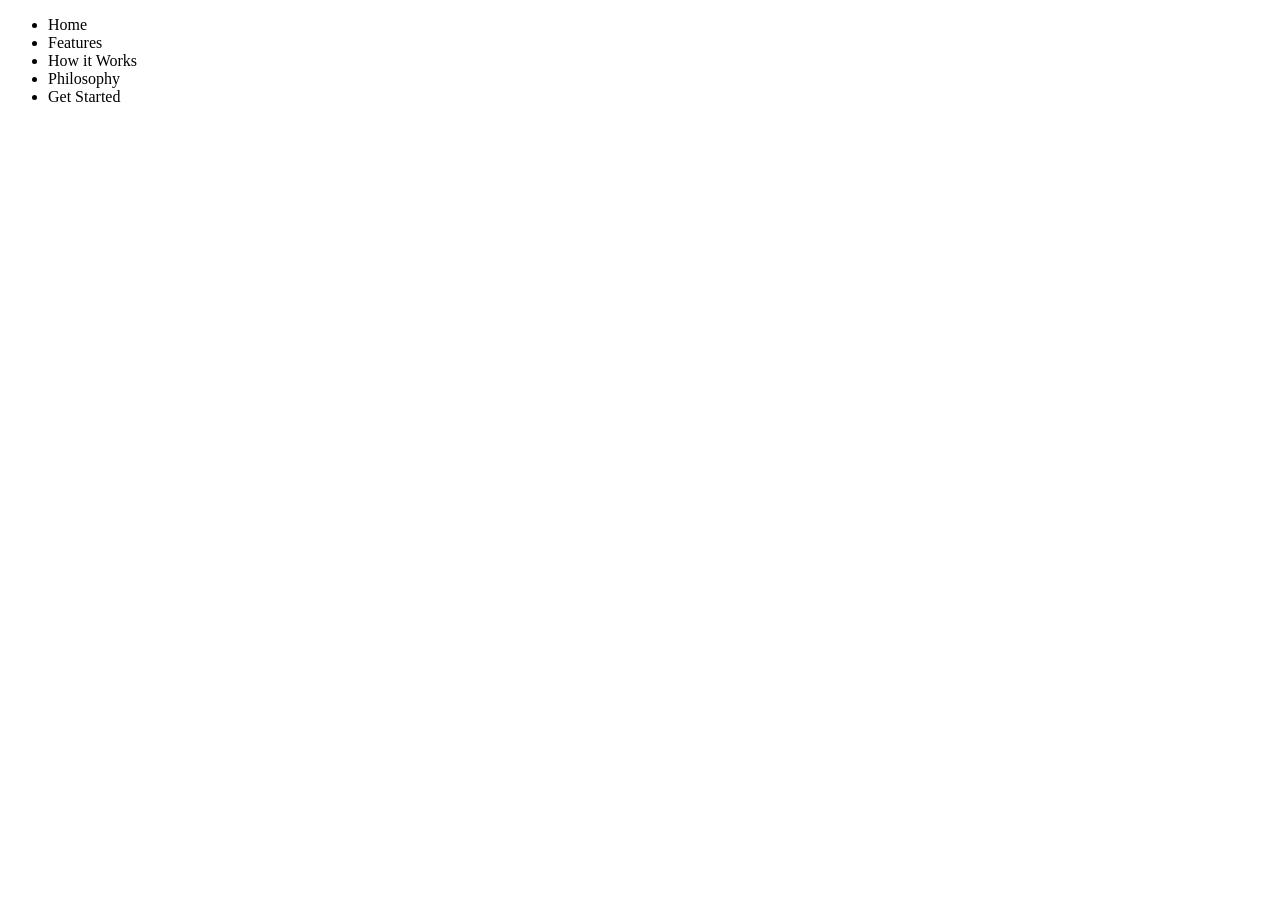
==== index.html @ 22d98db6 "upload file HTML utama, dan folder assets yang berisi file css, js, dan folder img" ====
<!DOCTYPE html>
<html lang="en">
<head>
    <meta charset="UTF-8">
    <meta name="viewport" content="width=device-width, initial-scale=1.0">
    <title>TARCHIVER-LITE</title>
    <link rel="stylesheet" href="assets/style.css">
</head>
<body>
    <nav>
        <ul>
            <li>Home</li>
            <li>Features</li>
            <li>How it Works</li>
            <li>Philosophy</li>
            <li>Get Started</li>
        </ul>
    </nav>
    <script src="assets/script.js"></script>
</body>
</html>
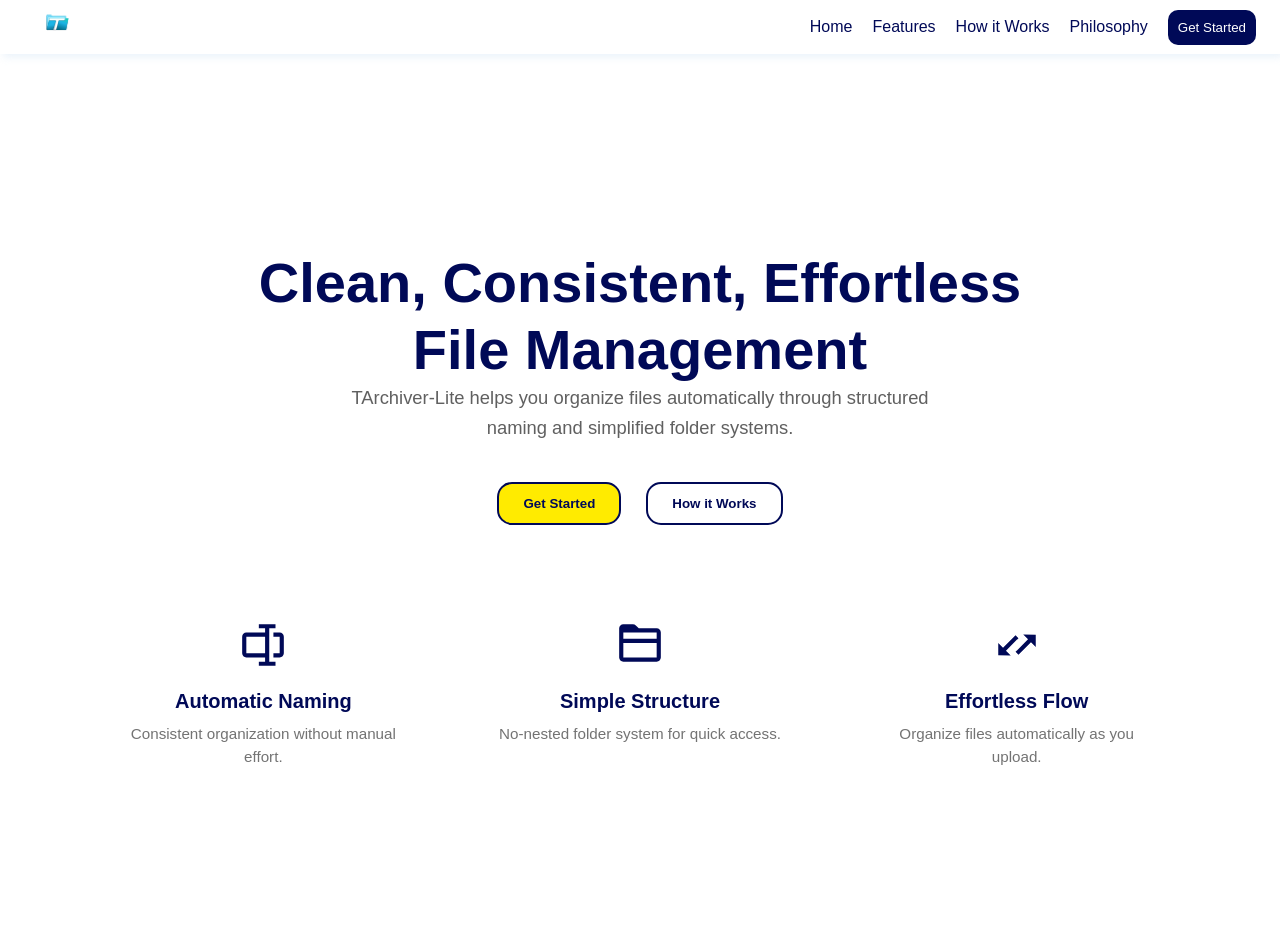
==== commit a7d97c86: "Merge branch 'HeiByte:main' into halaman_philosophy" ====
--- a/index.html
+++ b/index.html
@@ -1,21 +1,101 @@
-<!DOCTYPE html>
+<!doctype html>
 <html lang="en">
-<head>
-    <meta charset="UTF-8">
-    <meta name="viewport" content="width=device-width, initial-scale=1.0">
+  <head>
+    <meta charset="UTF-8" />
+    <meta name="viewport" content="width=device-width, initial-scale=1.0" />
     <title>TARCHIVER-LITE</title>
-    <link rel="stylesheet" href="assets/style.css">
-</head>
-<body>
-    <nav>
-        <ul>
-            <li>Home</li>
-            <li>Features</li>
-            <li>How it Works</li>
-            <li>Philosophy</li>
-            <li>Get Started</li>
+    <link rel="stylesheet" href="assets/style.css" />
+  </head>
+  <body>
+    <header>
+      <nav>
+        <div class="logo">
+          <img
+            src="assets/img/Logo_TArchiver_Lite-removebg-preview.png"
+            alt="logo"
+          />
+        </div>
+        <!-- menu untuk versi desktop -->
+        <ul class="desktop-menu">
+          <li><a href="#home">Home</a></li>
+          <li><a href="#features">Features</a></li>
+          <li><a href="#hiw">How it Works</a></li>
+          <li><a href="#philosophy">Philosophy</a></li>
+          <li><button>Get Started</button></li>
         </ul>
-    </nav>
+        <!-- Tombol Hamburger Menu -->
+        <div class="hamburger-menu">
+          <div class="bar"></div>
+          <div class="bar"></div>
+          <div class="bar"></div>
+        </div>
+
+        <!-- menu untuk versi mobile -->
+        <ul class="mobile-menu">
+          <li><a href="#home">Home</a></li>
+          <li><a href="#features">Features</a></li>
+          <li><a href="#hiw">How it Works</a></li>
+          <li><a href="#philosophy">Philosophy</a></li>
+          <li><button>Get Started</button></li>
+
+          <button class="close-btn">V</button>
+        </ul>
+      </nav>
+    </header>
+
+    <main>
+      <section id="home">
+        <div class="container-home">
+          <div class="hero-content">
+            <h1 class="title">Clean, Consistent, Effortless File Management</h1>
+            <p class="subtitle">
+              TArchiver-Lite helps you organize files automatically through
+              structured naming and simplified folder systems.
+            </p>
+          </div>
+
+          <div class="cta">
+            <button class="btn-primary">Get Started</button>
+            <button class="btn-secondary">How it Works</button>
+          </div>
+
+          <div class="features-points">
+            <div class="feature-card">
+              <img
+                src="assets/img/rename.svg"
+                alt=""
+                class="icon-placeholder"
+              />
+              <h3>Automatic Naming</h3>
+              <p>Consistent organization without manual effort.</p>
+            </div>
+            <div class="feature-card">
+              <img
+                src="assets/img/folder-open.svg"
+                alt=""
+                class="icon-placeholder"
+              />
+              <h3>Simple Structure</h3>
+              <p>No-nested folder system for quick access.</p>
+            </div>
+            <div class="feature-card">
+              <img
+                src="assets/img/swap-diagonal.svg"
+                alt=""
+                class="icon-placeholder"
+              />
+              <h3>Effortless Flow</h3>
+              <p>Organize files automatically as you upload.</p>
+            </div>
+          </div>
+        </div>
+      </section>
+      <section id="features"></section>
+      <section id="hiw"></section>
+      <section id="philosophy"></section>
+    </main>
+
+    <footer></footer>
     <script src="assets/script.js"></script>
-</body>
-</html>+  </body>
+</html>
--- a/assets/style.css
+++ b/assets/style.css
@@ -0,0 +1,299 @@
+/* Reset CSS */
+* {
+  padding: 0;
+  margin: 0;
+  box-sizing: border-box;
+  list-style: none;
+  text-decoration: none;
+}
+
+:root {
+  --background-color: #fff;
+  --primary-color: #000957;
+  --hover-color: #577bc1;
+  --secondary-color: #ffeb00;
+}
+
+body {
+  font-family: Arial, Helvetica, sans-serif;
+  display: flex;
+  flex-direction: column;
+}
+
+header{
+  background-color: var(--background-color);
+  z-index: 1000;
+}
+
+/* Style navbar */
+nav {
+  position: fixed;
+  background-color: #fff;
+  width: 100%;
+  display: flex;
+  justify-content: space-between;
+  align-items: center;
+  padding: 0 1.5rem;
+  box-shadow: 3px 3px 8px 0px rgba(187, 213, 239, 0.3);
+  z-index: 1000;
+}
+
+nav .logo img {
+  height: 50px;
+  width: auto;
+}
+
+/* Style navbar desktop */
+nav ul.desktop-menu {
+  display: flex;
+  align-items: center;
+  gap: 20px;
+}
+
+/* Style list menu */
+nav ul li a {
+  color: var(--primary-color);
+  position: relative;
+}
+
+nav ul li a::after {
+  content: "";
+  position: absolute;
+  left: 0;
+  bottom: 0;
+  width: 0;
+  height: 2px;
+  background-color: var(--secondary-color);
+  transition: width 0.5s ease;
+}
+
+nav ul li a:hover {
+  color: var(--hover-color);
+}
+
+nav ul li a:hover::after {
+  width: 100%;
+}
+
+nav ul li button {
+  padding: 10px 10px;
+  border: none;
+  border-radius: 10px;
+  color: var(--background-color);
+  background-color: var(--primary-color);
+  transition: all 0.2s ease-in-out;
+}
+
+nav ul li button:hover {
+  color: var(--background-color);
+  background-color: var(--hover-color);
+}
+
+/* Style hamburger-menu */
+.hamburger-menu {
+  width: 30px;
+  height: 20px;
+  display: none;
+  flex-direction: column;
+  justify-content: space-between;
+  cursor: pointer;
+}
+
+.hamburger-menu .bar {
+  height: 3px;
+  width: 100%;
+  background-color: var(--primary-color);
+  transition: all 0.3s ease-in-out;
+}
+
+.hamburger-menu.is-active .bar:nth-child(1) {
+  transform: translateY(9px) rotate(45deg);
+}
+.hamburger-menu.is-active .bar:nth-child(2) {
+  opacity: 0;
+}
+.hamburger-menu.is-active .bar:nth-child(3) {
+  transform: translateY(-9px) rotate(-45deg);
+}
+
+/* Style navbar mobile */
+nav ul.mobile-menu {
+  position: absolute;
+  display: none;
+  flex-direction: column;
+  justify-content: center;
+  align-items: center;
+  gap: 20px;
+  top: 0;
+  left: 0;
+  height: 100vh;
+  padding: 1.5rem;
+  width: 300px;
+  background-color: white;
+  border-right: 2px solid var(--primary-color);
+  transition: ease-in-out;
+  z-index: 1000;
+}
+
+
+main{
+  display: flex;
+  flex-direction: column;
+  margin-top: 50px;
+}
+
+/* Style home */
+section#home{
+  padding: 3rem 0 0;
+  display: flex;
+  width: 100%;
+  min-height: 100vh;
+  background-color: var(--background-color);
+  align-items: center;
+  justify-content: center;
+}
+
+.container-home {
+  max-width: 1100px;
+  width: 100%;
+  text-align: center;
+}
+
+.hero-content{
+  margin-bottom: 40px;
+}
+
+.title{
+  font-size: clamp(2rem, 5vw, 3.5rem);
+  line-height: 1.2;
+  margin-bottom: 20px;
+  max-width: 800px;
+  margin : 0 auto 0 auto;
+  color: var(--primary-color);
+}
+
+.subtitle{
+  font-size: clamp(0.10rem, 5vw, 1.15rem);
+  line-height: 1.6;
+  max-width: 600px;
+  margin: 0 auto;
+  opacity: 0.8;
+  color: #393939;
+}
+
+.cta{
+  display: flex;
+  gap: 25px;
+  justify-content: center;
+  margin-bottom: 65px;
+}
+
+.cta button{
+  padding: 12px 24px;
+  cursor: pointer;
+  font-weight: 600;
+  color: var(--primary-color);
+  border: 2px solid var(--primary-color);
+  border-radius: 15px;
+}
+
+.cta button.btn-primary{
+  background-color: var(--secondary-color);
+  transition: all 0.3s ease;
+}
+.cta button.btn-primary:hover{
+  background-color: #fbf28d;
+  transform: scale(1.05);
+  color: #343d8a;
+}
+
+.cta button.btn-secondary{
+  background-color: transparent;
+  transition: all 0.3s ease;
+}
+.cta button.btn-secondary:hover{
+  background-color: var(--primary-color);
+  color: var(--background-color)
+}
+
+
+.features-points {
+  display: grid;
+  grid-template-columns: repeat(auto-fit, minmax(280px, 1fr));
+  gap: 30px;
+}
+
+.feature-card {
+  padding: 30px;
+  display: flex;
+  flex-direction: column;
+  align-items: center;
+}
+
+.icon-placeholder {
+  width: 50px;
+  height: 50px;
+  margin-bottom: 20px;
+  fill: var(--secondary-color);
+  border-radius: 8px;
+}
+
+.feature-card h3 {
+  margin-bottom: 10px;
+  font-size: 1.25rem;
+  color: var(--primary-color);
+}
+
+.feature-card p {
+  font-size: 0.95rem;
+  line-height: 1.5;
+  opacity: 0.7;
+  color: #393939;
+}
+
+
+nav ul.mobile-menu.is-open {
+  display: flex;
+}
+
+/* Ukuran Tablet */
+@media (max-width: 767px) {
+  nav ul.desktop-menu li {
+    display: none;
+  }
+  .hamburger-menu {
+    display: flex;
+  }
+  
+}
+
+/* Ukuran Handphone */
+@media (max-width: 480px) {
+  nav ul.mobile-menu {
+    width: 100%;
+    height: 70vh;
+    border-right: 0px;
+    border-bottom: 2px solid var(--primary-color);
+  }
+  nav ul.mobile-menu .close-btn{
+  content: "V";
+  position: absolute;
+  text-align: center;
+  bottom: -15px;
+  padding: 0.3rem;
+  border-radius: 50px;
+  width: 1.3rem;
+  background-color: var(--primary-color);
+  color: var(--secondary-color);
+  border: none;
+}
+.cta {
+    flex-direction: column; /* Tombol jadi tumpuk di layar kecil */
+    align-items: center;
+  }
+  
+  .cta button {
+    width: 100%;
+    max-width: 300px;
+  }
+}
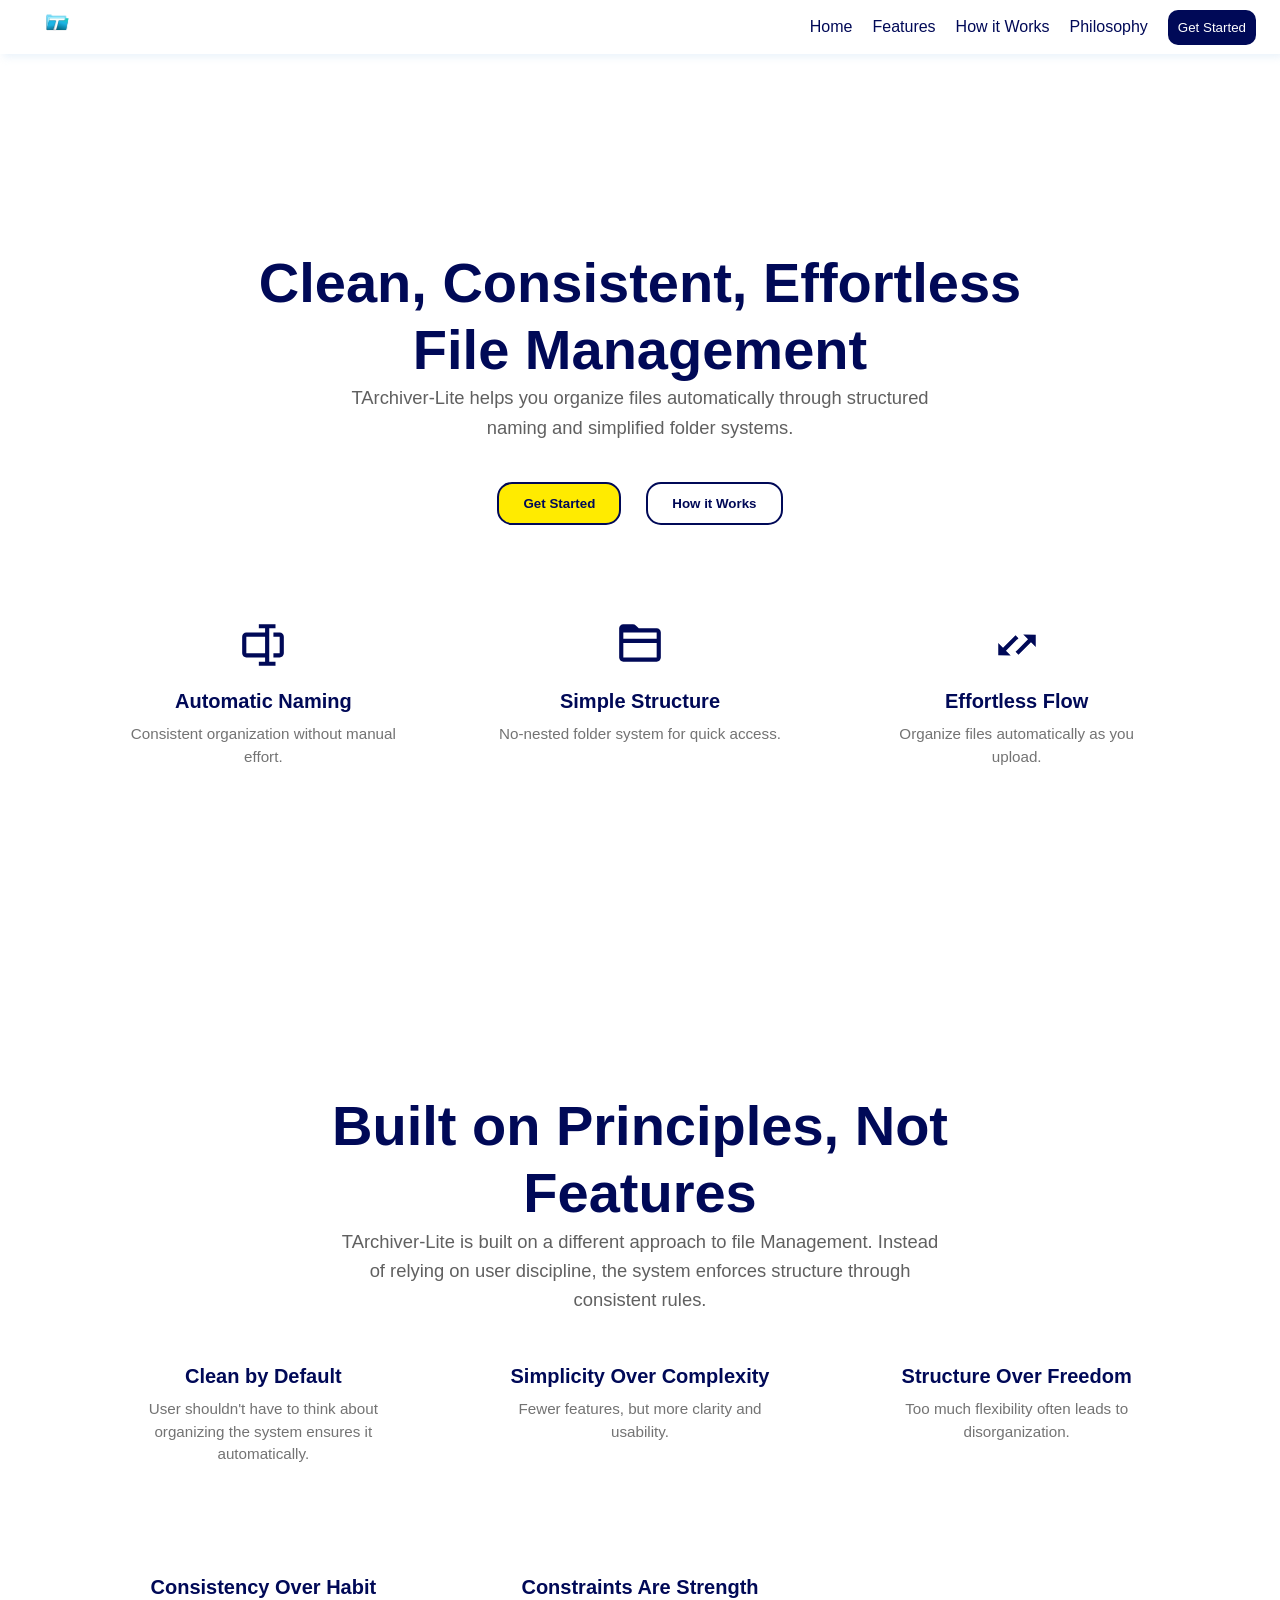
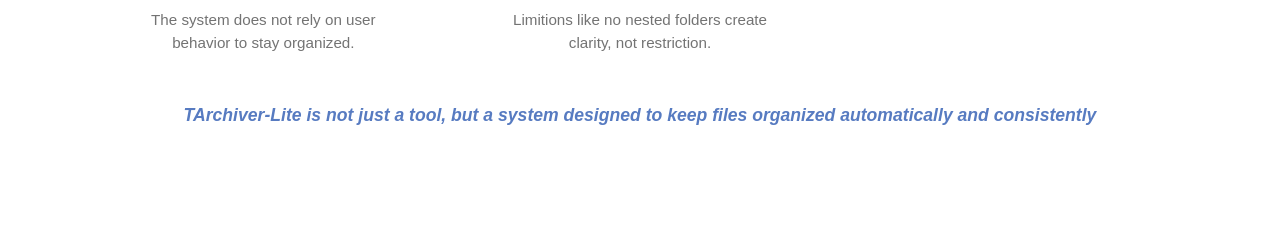
==== commit 3521b805: "menambahkan icon" ====
--- a/index.html
+++ b/index.html
@@ -4,7 +4,14 @@
     <meta charset="UTF-8" />
     <meta name="viewport" content="width=device-width, initial-scale=1.0" />
     <title>TARCHIVER-LITE</title>
+    <!-- css -->
     <link rel="stylesheet" href="assets/style.css" />
+
+    <!-- css icon -->
+    <link
+      href="https://cdn.boxicons.com/3.0.8/fonts/basic/boxicons.min.css"
+      rel="stylesheet"
+    />
   </head>
   <body>
     <header>
@@ -92,7 +99,64 @@
       </section>
       <section id="features"></section>
       <section id="hiw"></section>
-      <section id="philosophy"></section>
+      <section id="philosophy">
+        <div class="container-philosophy">
+          <!-- Hero Philosophy -->
+          <div class="hero-philosophy">
+            <h1 class="title">Built on Principles, Not Features</h1>
+            <p class="subtitle">
+              TArchiver-Lite is built on a different approach to file
+              Management. Instead of relying on user discipline, the system
+              enforces structure through consistent rules.
+            </p>
+          </div>
+
+          <!-- Core Principles -->
+          <div class="feature-philosophy">
+            <div class="philosophy-card">
+              <i class="bx bx-brush-sparkles icon" style="color: #000957"></i>
+              <h3>Clean by Default</h3>
+              <p>
+                User shouldn't have to think about organizing the system ensures
+                it automatically.
+              </p>
+            </div>
+            <div class="philosophy-card">
+              <i class="bx bx-sparkles-alt icon" style="color:#000957;"></i>
+              <h3>Simplicity Over Complexity</h3>
+              <p>Fewer features, but more clarity and usability.</p>
+            </div>
+            <div class="philosophy-card">
+              <i class="bx bx-grid icon" style="color:#000957;"></i>
+              <h3>Structure Over Freedom</h3>
+              <p>Too much flexibility often leads to disorganization.</p>
+            </div>
+            <div class="philosophy-card">
+              <i class="bx bx-infinite icon" style="color:#000957;"></i>
+              <h3>Consistency Over Habit</h3>
+              <p>
+                The system does not rely on user behavior to stay organized.
+              </p>
+            </div>
+            <div class="philosophy-card">
+              <i class="bx bx-check-shield icon" style="color:#000957;"></i>
+              <h3>Constraints Are Strength</h3>
+              <p>
+                Limitions like no nested folders create clarity, not
+                restriction.
+              </p>
+            </div>
+          </div>
+
+          <!-- Closing -->
+          <div class="closing-philosophy">
+            <p>
+              TArchiver-Lite is not just a tool, but a system designed to keep
+              files organized automatically and consistently
+            </p>
+          </div>
+        </div>
+      </section>
     </main>
 
     <footer></footer>
--- a/assets/style.css
+++ b/assets/style.css
@@ -143,7 +143,8 @@
 }
 
 /* Style home */
-section#home{
+section#home,
+section#philosophy{
   padding: 3rem 0 0;
   display: flex;
   width: 100%;
@@ -153,7 +154,8 @@
   justify-content: center;
 }
 
-.container-home {
+.container-home,
+.container-philosophy {
   max-width: 1100px;
   width: 100%;
   text-align: center;
@@ -251,6 +253,49 @@
   color: #393939;
 }
 
+/* Philosophy-Style */
+.feature-philosophy {
+  display: grid;
+  grid-template-columns: repeat(auto-fit, minmax(280px, 1fr));
+  gap: 30px;
+}
+
+.philosophy-card {
+  padding: 30px;
+  display: flex;
+  flex-direction: column;
+  align-items: center;
+}
+
+.icon{
+  font-size: 40px;
+  margin-bottom: 20px;
+  border-radius: 8px;
+}
+
+.philosophy-card h3 {
+  margin-bottom: 10px;
+  font-size: 1.25rem;
+  color: var(--primary-color);
+}
+
+.philosophy-card p{
+  font-size: 0.95rem;
+  line-height: 1.5;
+  opacity: 0.7;
+  color: #393939;
+}
+
+.closing-philosophy{
+  padding: 20px;
+  margin-bottom: 10px;
+}
+.closing-philosophy p{
+  font-size: 1.1rem;
+  font-weight: bold;
+  font-style: italic;
+  color: var(--hover-color);
+}
 
 nav ul.mobile-menu.is-open {
   display: flex;
